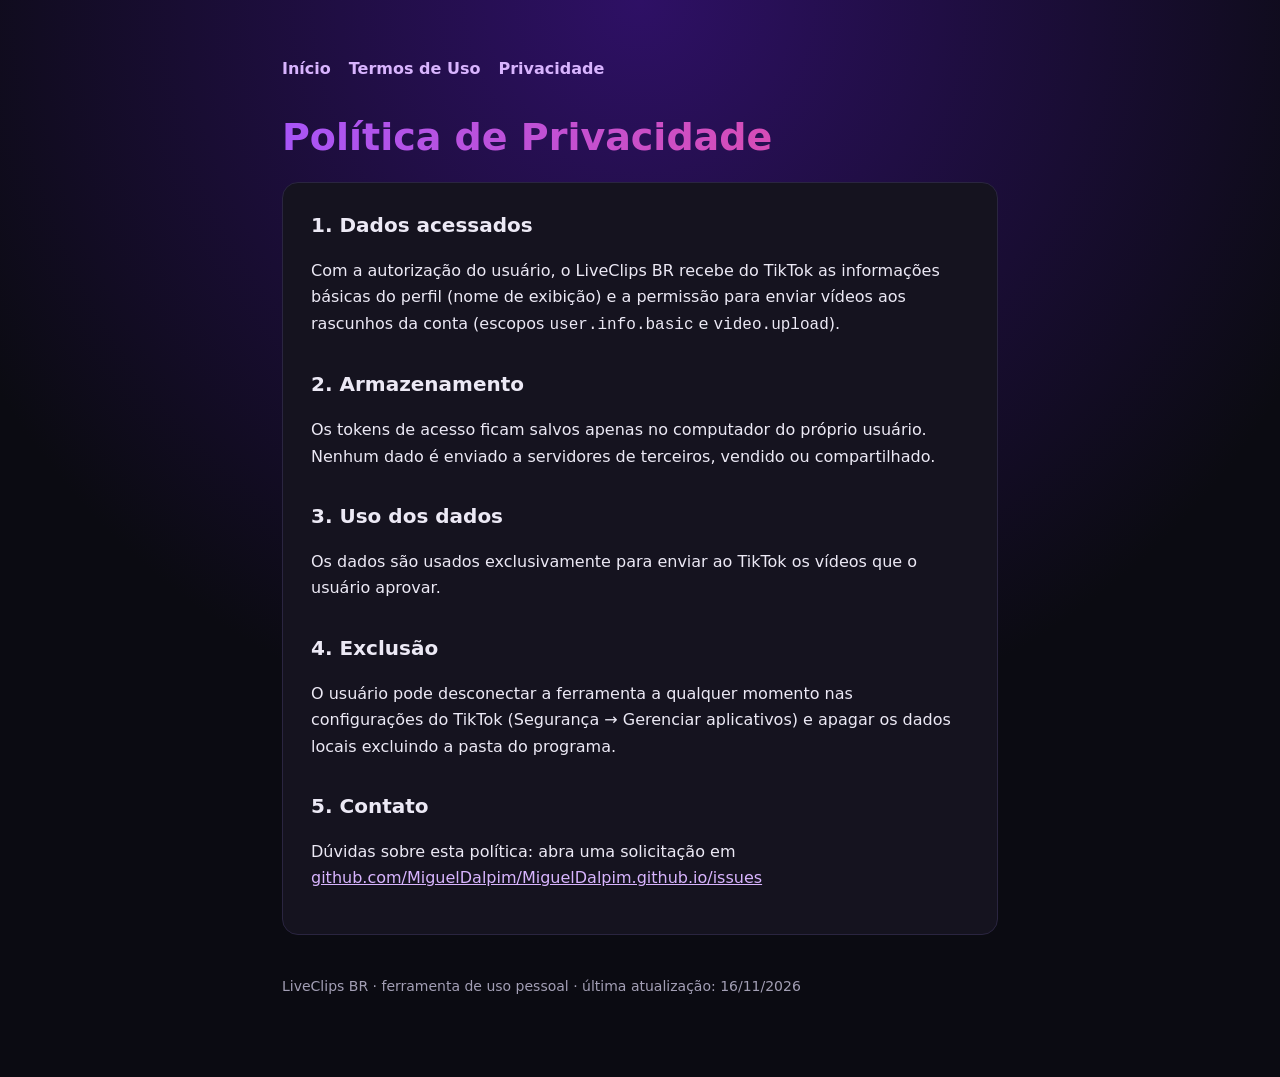
==== privacidade.html @ bd211930 "Create privacidade.html" ====
<!DOCTYPE html><html lang="pt-BR"><head><meta charset="utf-8"><meta name="viewport" content="width=device-width,initial-scale=1">
<title>Política de Privacidade — LiveClips BR</title><style>
:root{--bg:#0b0b12;--card:#15131f;--txt:#ece9f5;--mut:#a39fb5;--a:#a855f7;--b:#ec4899}
*{box-sizing:border-box}body{margin:0;background:radial-gradient(circle at 50% 0,#2e1065 0,var(--bg) 60%);color:var(--txt);
font:16px/1.65 system-ui,-apple-system,"Segoe UI",Roboto,sans-serif;min-height:100vh}
main{max-width:760px;margin:0 auto;padding:56px 22px 80px}
h1{font-size:38px;line-height:1.15;margin:0 0 8px;background:linear-gradient(90deg,var(--a),var(--b));-webkit-background-clip:text;background-clip:text;color:transparent}
h2{font-size:20px;margin:30px 0 8px}p,li{color:var(--txt)}.mut{color:var(--mut)}
.card{background:var(--card);border:1px solid #2a2540;border-radius:16px;padding:26px 28px;margin-top:22px}
a{color:#d8b4fe}nav{display:flex;gap:18px;margin-bottom:34px;font-weight:600}nav a{text-decoration:none}
.br{display:inline-block;background:#16a34a;color:#fde047;border-radius:8px;padding:0 10px;font-weight:800;font-size:.7em;vertical-align:middle;-webkit-text-fill-color:#fde047}
footer{margin-top:40px;color:var(--mut);font-size:14px}
</style></head><body><main><nav><a href="index.html">Início</a><a href="termos.html">Termos de Uso</a><a href="privacidade.html">Privacidade</a></nav><h1>Política de Privacidade</h1><div class="card">
<h2 style="margin-top:0">1. Dados acessados</h2><p>Com a autorização do usuário, o LiveClips BR recebe do TikTok as informações básicas do perfil
(nome de exibição) e a permissão para enviar vídeos aos rascunhos da conta (escopos <code>user.info.basic</code> e <code>video.upload</code>).</p>
<h2>2. Armazenamento</h2><p>Os tokens de acesso ficam salvos apenas no computador do próprio usuário. Nenhum dado é enviado a servidores de terceiros, vendido ou compartilhado.</p>
<h2>3. Uso dos dados</h2><p>Os dados são usados exclusivamente para enviar ao TikTok os vídeos que o usuário aprovar.</p>
<h2>4. Exclusão</h2><p>O usuário pode desconectar a ferramenta a qualquer momento nas configurações do TikTok (Segurança → Gerenciar aplicativos)
e apagar os dados locais excluindo a pasta do programa.</p>
<h2>5. Contato</h2><p>Dúvidas sobre esta política: abra uma solicitação em <a href="https://github.com/MiguelDalpim/MiguelDalpim.github.io/issues">github.com/MiguelDalpim/MiguelDalpim.github.io/issues</a></p></div>
<footer>LiveClips BR · ferramenta de uso pessoal · última atualização: 16/11/2026</footer></main></body></html>
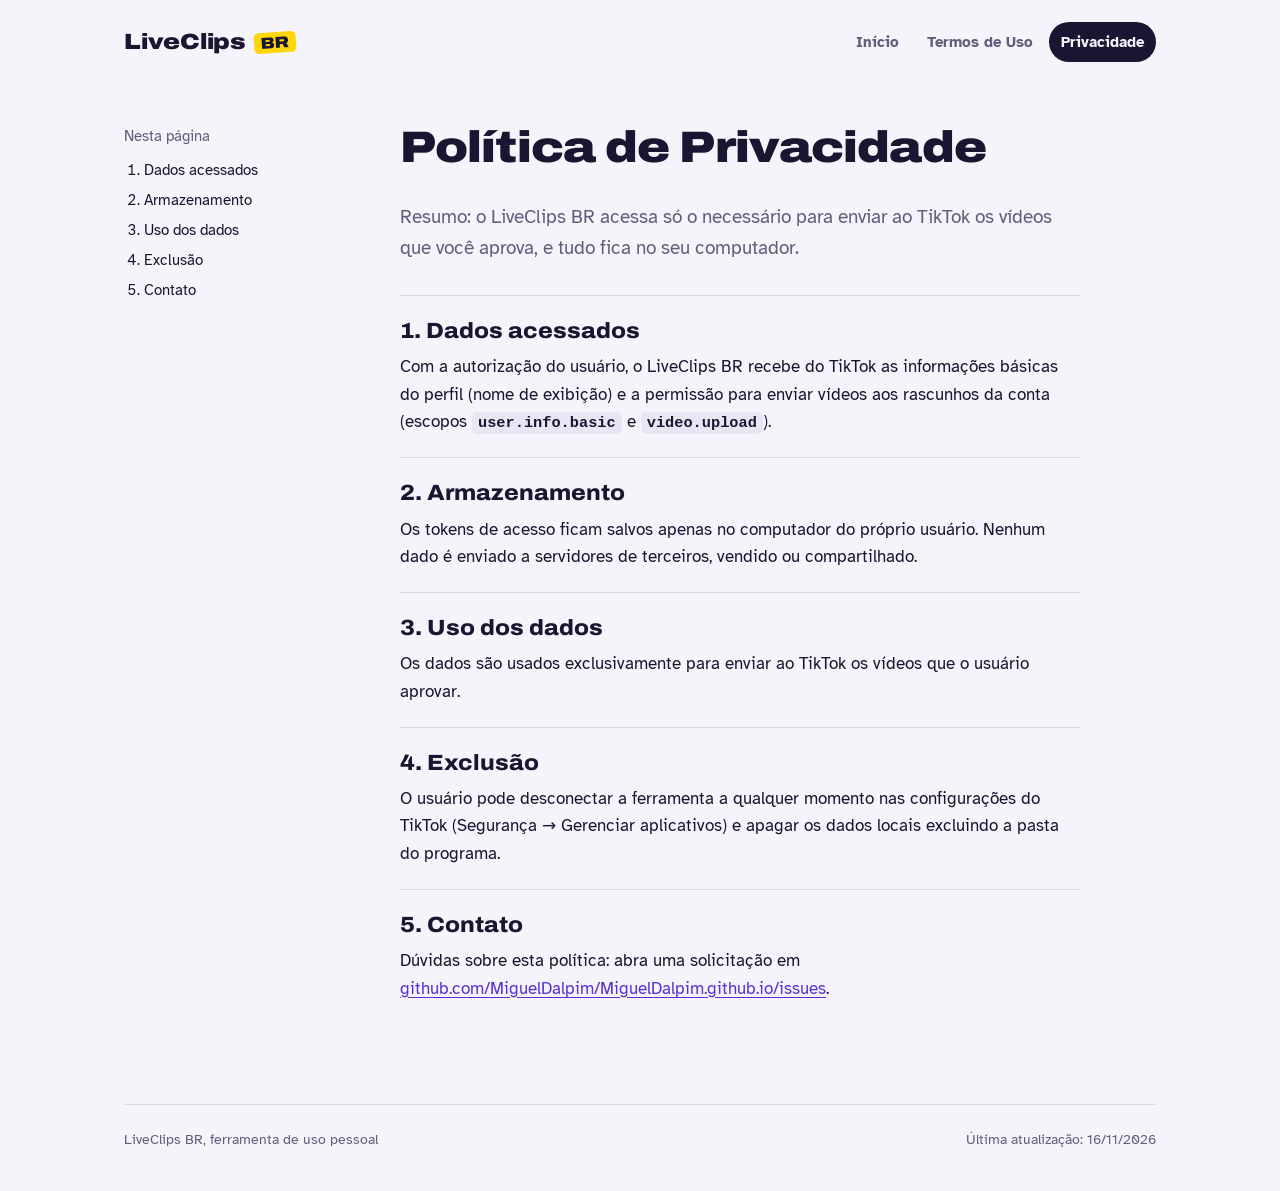
==== commit 6dee9192: "Update privacidade.html" ====
--- a/privacidade.html
+++ b/privacidade.html
@@ -1,21 +1,18 @@
-<!DOCTYPE html><html lang="pt-BR"><head><meta charset="utf-8"><meta name="viewport" content="width=device-width,initial-scale=1">
-<title>Política de Privacidade — LiveClips BR</title><style>
-:root{--bg:#0b0b12;--card:#15131f;--txt:#ece9f5;--mut:#a39fb5;--a:#a855f7;--b:#ec4899}
-*{box-sizing:border-box}body{margin:0;background:radial-gradient(circle at 50% 0,#2e1065 0,var(--bg) 60%);color:var(--txt);
-font:16px/1.65 system-ui,-apple-system,"Segoe UI",Roboto,sans-serif;min-height:100vh}
-main{max-width:760px;margin:0 auto;padding:56px 22px 80px}
-h1{font-size:38px;line-height:1.15;margin:0 0 8px;background:linear-gradient(90deg,var(--a),var(--b));-webkit-background-clip:text;background-clip:text;color:transparent}
-h2{font-size:20px;margin:30px 0 8px}p,li{color:var(--txt)}.mut{color:var(--mut)}
-.card{background:var(--card);border:1px solid #2a2540;border-radius:16px;padding:26px 28px;margin-top:22px}
-a{color:#d8b4fe}nav{display:flex;gap:18px;margin-bottom:34px;font-weight:600}nav a{text-decoration:none}
-.br{display:inline-block;background:#16a34a;color:#fde047;border-radius:8px;padding:0 10px;font-weight:800;font-size:.7em;vertical-align:middle;-webkit-text-fill-color:#fde047}
-footer{margin-top:40px;color:var(--mut);font-size:14px}
-</style></head><body><main><nav><a href="index.html">Início</a><a href="termos.html">Termos de Uso</a><a href="privacidade.html">Privacidade</a></nav><h1>Política de Privacidade</h1><div class="card">
-<h2 style="margin-top:0">1. Dados acessados</h2><p>Com a autorização do usuário, o LiveClips BR recebe do TikTok as informações básicas do perfil
-(nome de exibição) e a permissão para enviar vídeos aos rascunhos da conta (escopos <code>user.info.basic</code> e <code>video.upload</code>).</p>
-<h2>2. Armazenamento</h2><p>Os tokens de acesso ficam salvos apenas no computador do próprio usuário. Nenhum dado é enviado a servidores de terceiros, vendido ou compartilhado.</p>
-<h2>3. Uso dos dados</h2><p>Os dados são usados exclusivamente para enviar ao TikTok os vídeos que o usuário aprovar.</p>
-<h2>4. Exclusão</h2><p>O usuário pode desconectar a ferramenta a qualquer momento nas configurações do TikTok (Segurança → Gerenciar aplicativos)
-e apagar os dados locais excluindo a pasta do programa.</p>
-<h2>5. Contato</h2><p>Dúvidas sobre esta política: abra uma solicitação em <a href="https://github.com/MiguelDalpim/MiguelDalpim.github.io/issues">github.com/MiguelDalpim/MiguelDalpim.github.io/issues</a></p></div>
-<footer>LiveClips BR · ferramenta de uso pessoal · última atualização: 16/11/2026</footer></main></body></html>
+<!DOCTYPE html>
+<html lang="pt-BR"><head><meta charset="utf-8"><meta name="viewport" content="width=device-width,initial-scale=1">
+<title>Política de Privacidade — LiveClips BR</title><meta name="description" content="LiveClips BR: transforma os melhores momentos das lives em vídeos curtos e envia os aprovados para os rascunhos do TikTok.">
+<link rel="stylesheet" href="style.css"></head><body><div class="wrap">
+<header class="top"><a class="mark" href="index.html">LiveClips <i>BR</i></a>
+<nav aria-label="Páginas"><a href="index.html">Início</a><a href="termos.html">Termos de Uso</a><a href="privacidade.html" aria-current="page">Privacidade</a></nav></header>
+<main class="doc">
+<aside><p>Nesta página</p><ol><li><a href="#dados">Dados acessados</a></li><li><a href="#armazenamento">Armazenamento</a></li><li><a href="#uso">Uso dos dados</a></li><li><a href="#exclusao">Exclusão</a></li><li><a href="#contato">Contato</a></li></ol></aside>
+<article>
+<h1>Política de Privacidade</h1>
+<p class="lead">Resumo: o LiveClips BR acessa só o necessário para enviar ao TikTok os vídeos que você aprova, e tudo fica no seu computador.</p>
+<section id="dados"><h2>1. Dados acessados</h2><p>Com a autorização do usuário, o LiveClips BR recebe do TikTok as informações básicas do perfil (nome de exibição) e a permissão para enviar vídeos aos rascunhos da conta (escopos <code>user.info.basic</code> e <code>video.upload</code>).</p></section>
+<section id="armazenamento"><h2>2. Armazenamento</h2><p>Os tokens de acesso ficam salvos apenas no computador do próprio usuário. Nenhum dado é enviado a servidores de terceiros, vendido ou compartilhado.</p></section>
+<section id="uso"><h2>3. Uso dos dados</h2><p>Os dados são usados exclusivamente para enviar ao TikTok os vídeos que o usuário aprovar.</p></section>
+<section id="exclusao"><h2>4. Exclusão</h2><p>O usuário pode desconectar a ferramenta a qualquer momento nas configurações do TikTok (Segurança → Gerenciar aplicativos) e apagar os dados locais excluindo a pasta do programa.</p></section>
+<section id="contato"><h2>5. Contato</h2><p>Dúvidas sobre esta política: abra uma solicitação em <a href="https://github.com/MiguelDalpim/MiguelDalpim.github.io/issues">github.com/MiguelDalpim/MiguelDalpim.github.io/issues</a>.</p></section>
+</article></main>
+<footer><span>LiveClips BR, ferramenta de uso pessoal</span><span>Última atualização: 16/11/2026</span></footer></div></body></html>
--- a/style.css
+++ b/style.css
@@ -0,0 +1,73 @@
+@import url('https://fonts.googleapis.com/css2?family=Archivo:wdth,wght@100..125,500..900&family=Atkinson+Hyperlegible:wght@400;700&display=swap');
+:root{--ink:#1A1530;--paper:#F5F4FA;--violet:#5B2FD1;--yellow:#FFD60A;--live:#E5304A;--mut:#625D7A;--line:#DCD8EA}
+*{box-sizing:border-box}
+html{-webkit-text-size-adjust:100%}
+body{margin:0;background:var(--paper);color:var(--ink);font:17px/1.6 "Atkinson Hyperlegible",system-ui,sans-serif}
+a{color:var(--violet);text-underline-offset:3px}
+a:focus-visible,button:focus-visible{outline:3px solid var(--violet);outline-offset:3px;border-radius:4px}
+.wrap{max-width:1080px;margin:0 auto;padding:0 24px}
+
+/* top bar */
+.top{display:flex;align-items:center;justify-content:space-between;gap:16px;padding:22px 0}
+.mark{display:flex;align-items:center;gap:8px;font:900 22px/1 Archivo,sans-serif;font-stretch:118%;color:var(--ink);text-decoration:none;letter-spacing:-.01em}
+.mark i{font-style:normal;background:var(--yellow);color:var(--ink);padding:3px 7px 2px;border-radius:5px;font-size:.72em;transform:rotate(-4deg)}
+.top nav{display:flex;gap:4px;flex-wrap:wrap}
+.top nav a{color:var(--mut);text-decoration:none;font-weight:700;font-size:15px;padding:8px 12px;border-radius:999px}
+.top nav a:hover{color:var(--ink);background:#E9E6F4}
+.top nav a[aria-current]{color:var(--paper);background:var(--ink)}
+
+/* hero */
+.hero{display:grid;grid-template-columns:1.15fr .85fr;gap:56px;align-items:center;padding:40px 0 72px}
+.hero h1{font:900 clamp(40px,6.4vw,74px)/.98 Archivo,sans-serif;font-stretch:122%;letter-spacing:-.025em;margin:0 0 22px}
+.hero p{font-size:19px;color:var(--mut);max-width:34em;margin:0}
+
+/* phone mock */
+.phone{justify-self:center;width:min(300px,78vw);aspect-ratio:9/16;border-radius:34px;background:var(--ink);padding:10px;box-shadow:0 30px 60px -24px rgba(40,20,90,.45)}
+.screen{position:relative;height:100%;border-radius:26px;overflow:hidden;
+ background:linear-gradient(180deg,#3B2C78 0 38%,#120E22 38% 40%,#2A6B4E 40% 100%)}
+.screen::before{content:"";position:absolute;left:50%;top:19%;width:74px;height:74px;margin:-37px 0 0 -37px;border-radius:50%;background:#C9B8FF;opacity:.9}
+.screen::after{content:"";position:absolute;left:12%;right:12%;top:63%;height:3px;background:rgba(255,255,255,.55)}
+.ball{position:absolute;left:58%;top:52%;width:22px;height:22px;border-radius:50%;background:#fff;box-shadow:inset -4px -4px 0 #E8E2CF}
+.live{position:absolute;top:14px;left:14px;display:flex;align-items:center;gap:6px;background:var(--live);color:#fff;font:800 12px/1 Archivo,sans-serif;padding:6px 9px;border-radius:6px}
+.live::before{content:"";width:7px;height:7px;border-radius:50%;background:#fff}
+.sub{position:absolute;left:8%;right:8%;bottom:20%;text-align:center;font:900 26px/1.15 Archivo,sans-serif;font-stretch:110%;text-transform:uppercase;color:#fff;
+ text-shadow:-3px -3px 0 #000,3px -3px 0 #000,-3px 3px 0 #000,3px 3px 0 #000,0 -3px 0 #000,0 3px 0 #000,-3px 0 0 #000,3px 0 0 #000,0 6px 0 #000}
+.sub span{transition:color .15s}
+.sub span.on{color:var(--yellow)}
+
+/* steps */
+.steps{border-top:2px solid var(--ink);padding:56px 0 24px}
+.steps h2,.doc h1{font:900 clamp(30px,4vw,44px)/1.05 Archivo,sans-serif;font-stretch:115%;letter-spacing:-.02em;margin:0 0 32px}
+.steps ol{list-style:none;margin:0;padding:0;display:grid;grid-template-columns:repeat(4,1fr);gap:28px;counter-reset:s}
+.steps li{counter-increment:s}
+.steps li::before{content:counter(s);display:grid;place-items:center;width:44px;height:44px;border-radius:50%;background:var(--yellow);font:900 20px/1 Archivo,sans-serif;margin-bottom:14px}
+.steps li:last-child::before{background:var(--violet);color:#fff}
+.steps h3{font:800 19px/1.25 Archivo,sans-serif;font-stretch:108%;margin:0 0 6px}
+.steps p{margin:0;color:var(--mut);font-size:16px}
+.note{margin:48px 0 0;padding:20px 24px;border-left:5px solid var(--violet);background:#ECE8F8;border-radius:0 12px 12px 0;max-width:46em}
+
+/* documents */
+.doc{display:grid;grid-template-columns:220px 1fr;gap:56px;padding:40px 0 24px}
+.doc aside{position:sticky;top:24px;align-self:start;font-size:15px}
+.doc aside p{margin:0 0 10px;color:var(--mut)}
+.doc aside ol{margin:0;padding-left:20px}
+.doc aside li{margin:6px 0}
+.doc aside a{color:var(--ink);text-decoration:none}
+.doc aside a:hover{color:var(--violet);text-decoration:underline}
+.doc article{max-width:40em}
+.doc .lead{font-size:19px;color:var(--mut);margin:0 0 32px}
+.doc section{padding:22px 0;border-top:1px solid var(--line);scroll-margin-top:20px}
+.doc h2{font:800 22px/1.25 Archivo,sans-serif;font-stretch:108%;margin:0 0 8px}
+.doc p{margin:0}
+code{font:600 .9em/1 ui-monospace,Consolas,monospace;background:#E9E6F4;padding:2px 6px;border-radius:5px}
+
+footer{border-top:1px solid var(--line);margin-top:56px;padding:24px 0 40px;color:var(--mut);font-size:14px;display:flex;justify-content:space-between;gap:12px;flex-wrap:wrap}
+
+@media (max-width:860px){
+ .hero{grid-template-columns:1fr;gap:40px;padding-top:16px}
+ .steps ol{grid-template-columns:1fr 1fr}
+ .doc{grid-template-columns:1fr;gap:20px}
+ .doc aside{position:static}
+}
+@media (max-width:520px){.steps ol{grid-template-columns:1fr}.top{flex-direction:column;align-items:flex-start}}
+@media (prefers-reduced-motion:reduce){.sub span{transition:none}}
